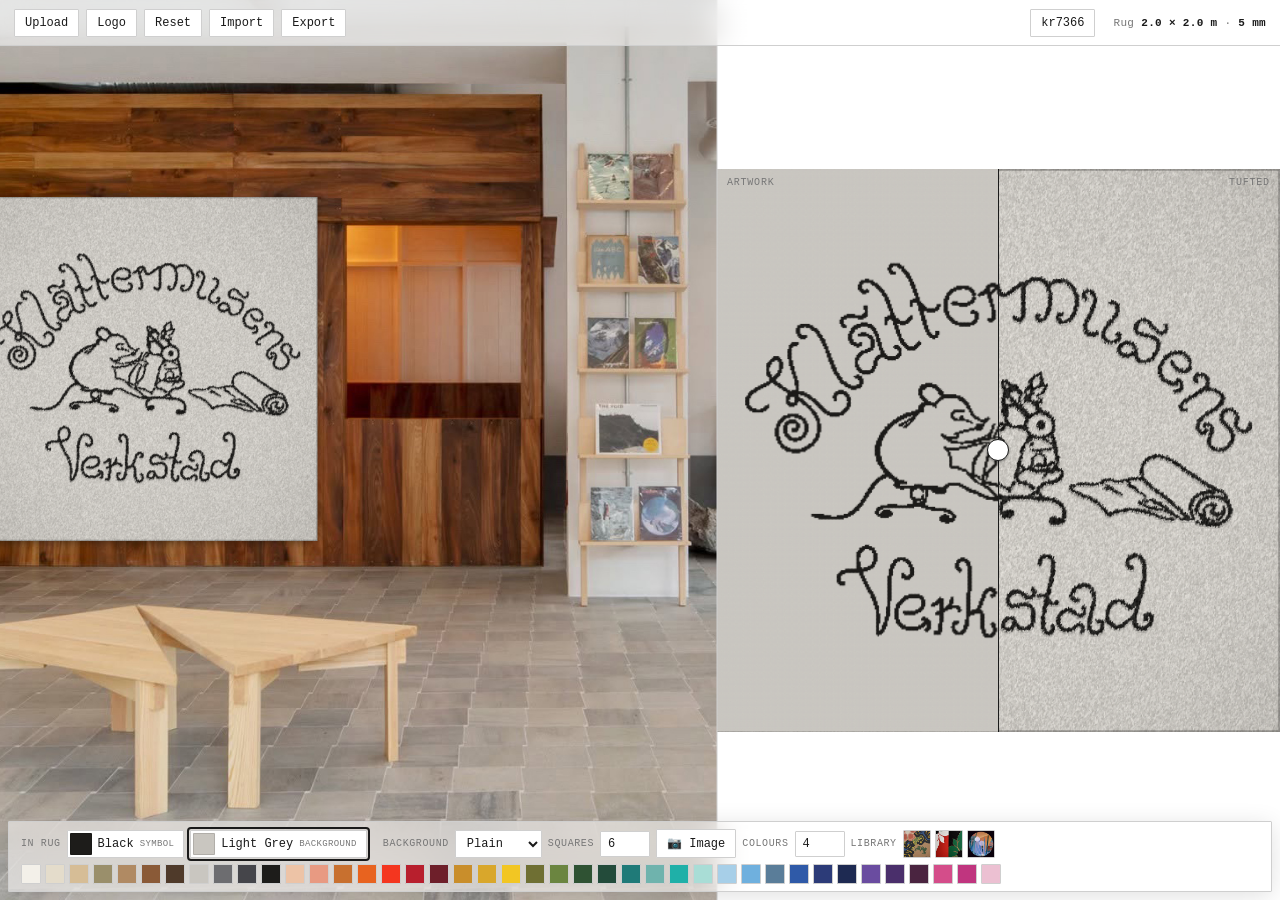
==== index.html @ 5673ef15 "Add a bundled pattern library for backgrounds Bundle the shared MJ images under patterns/ and show t" ====
<!DOCTYPE html>
<html lang="en">
<head>
<meta charset="UTF-8">
<meta name="viewport" content="width=device-width, initial-scale=1.0">
<title>Klättermusens Verkstad — tufted rug preview</title>
<link rel="stylesheet" href="styles.css">
</head>
<body>
<header>
  <div class="hbar">
    <button id="importBtn">Upload</button>
    <button id="importLogo">Logo</button>
    <button id="clearAll" title="Clear saved design and reset to the logo">Reset</button>
    <input type="file" id="imgInput" accept="image/*" hidden>
    <details class="menu"><summary>Import</summary>
      <div class="menu-pop">
        <label>Detail
          <select id="importRes">
            <option value="100">100 × 100</option>
            <option value="200">200 × 200</option>
            <option value="300">300 × 300</option>
            <option value="400" selected>400 × 400 · 5mm</option>
            <option value="500">500 × 500 · 4mm</option>
          </select>
        </label>
        <label>Max colours <input type="number" id="importColors" value="2" min="1" max="40"></label>
        <label class="inline"><input type="checkbox" id="importInvert" checked> Line art</label>
        <div class="note">Maps artwork onto the 2×2m grid in the nearest yarns. Keep colours low (2–4) for line art.</div>
      </div>
    </details>
    <details class="menu"><summary>Export</summary>
      <div class="menu-pop">
        <button id="exportTufted">Tufted PNG</button>
        <button id="exportDesign">Flat PNG</button>
        <button id="saveJson">Save .json</button>
        <button id="loadJson">Load project</button>
        <input type="file" id="fileInput" accept="application/json" hidden>
      </div>
    </details>
  </div>
  <div class="spacer"></div>
  <details class="menu" id="bomMenu">
    <summary id="bomSummary">BOM</summary>
    <div class="menu-pop">
      <select id="supplier">
        <option value="hitex" selected>Hitex · SE</option>
        <option value="te">Tufting Europe</option>
        <option value="tuftingshop">Tufting Shop · SE</option>
      </select>
      <div id="bom"></div>
    </div>
  </details>
  <div class="dims">Rug <strong id="dimLabel">2.0 × 2.0 m</strong> · <strong id="cellLabel">5 mm</strong></div>
</header>

<!-- ===================== WORKSPACE ===================== -->
<main id="workspace">
  <div id="views">
    <div class="view" id="paneRoom">
      <div class="studio-wrap" id="studioWrap">
        <img class="bg" id="studioBg" src="room.jpg" alt="Gallery">
        <div id="studioWarp"><canvas id="studioCanvas" width="500" height="500"></canvas></div>
        <div class="handle" data-corner="0"></div>
        <div class="handle" data-corner="1"></div>
        <div class="handle" data-corner="2"></div>
        <div class="handle" data-corner="3"></div>
      </div>
    </div>

    <div id="transformPop">
      <span class="lbl">X</span><input type="number" id="trX" min="-20" max="120" step="1">
      <span class="lbl">Y</span><input type="number" id="trY" min="-20" max="120" step="1">
      <span class="lbl">Scale</span><input type="range" id="trScale" min="20" max="260" value="100"><span id="trScaleV" class="lbl">100%</span>
      <button id="resetCorners">Reset</button>
    </div>

    <div class="view-splitter" id="splitter"></div>

    <div class="view" id="paneCompare">
      <div class="compare" id="compare">
        <canvas id="previewCanvas" width="640" height="640"></canvas>
        <canvas id="designCanvas" width="560" height="560"></canvas>
        <div class="curtain" id="curtain"><div class="curtain-line"></div><div class="curtain-grip"></div></div>
        <span class="clabel left">Artwork</span>
        <span class="clabel right">Tufted</span>
      </div>
    </div>
  </div>

  <!-- bottom dock: colours + background -->
  <div id="dock">
    <div class="dock-row" id="rugColors"></div>
    <div class="dock-row" id="patternRow">
      <span class="lbl">Background</span>
      <select id="patType">
        <option value="plain" selected>Plain</option>
        <option value="checker">Checker</option>
        <option value="image">Image</option>
      </select>
      <span class="lbl">Squares</span><input type="number" id="patSize" value="6" min="2" max="6">
      <button id="bgPatBtn" title="Use your own image as a multi-colour background">📷 Image</button>
      <span class="lbl">colours</span><input type="number" id="bgColorsN" value="4" min="2" max="8">
      <input type="file" id="bgPatInput" accept="image/*" hidden>
      <span class="lbl">Library</span><span id="patLib" class="patlib"></span>
    </div>
    <div class="dock-row tray" id="paletteTray"></div>
  </div>
</main>

<script src="app.js" defer></script>
</body>
</html>
---- styles.css ----
:root {
    --rug-m: 2.0;
    --bg: #ffffff;
    --panel: #ffffff;
    --fg: #1a1a1a;
    --muted: #777777;
    --border: #cfcfcf;
    --hover: #f1f1f1;
    --accent: #b4502e;
    --compare-bg: #f5f5f5;
    /* glass + shadow tokens */
    --glass-bg: rgba(255,255,255,.5);
    --glass-bg-soft: rgba(255,255,255,.72);
    --glass-blur: 16px;
    --shadow-panel: 0 4px 24px rgba(0,0,0,.12);
    --shadow-menu: 0 8px 26px rgba(0,0,0,.16);
    --shadow-pop: 0 4px 18px rgba(0,0,0,.16);
    --shadow-ctrl: 0 1px 3px rgba(0,0,0,.4);
    --inset-hair: inset 0 0 0 1px rgba(0,0,0,.12);
    --inset-faint: inset 0 0 0 1px rgba(0,0,0,.08);
    --radius: 1px;
    --ctrl: 30px;
    --mono: ui-monospace, "SF Mono", SFMono-Regular, Menlo, Consolas, "Liberation Mono", monospace;
    --font: var(--mono);
  }
  * { box-sizing: border-box; }
  html, body { margin: 0; height: 100%; }
  body { font-family: var(--font); color: var(--fg); background: var(--bg); font-size: 13px; display: flex; flex-direction: column; height: 100vh; overflow: hidden; -webkit-font-smoothing: antialiased; }

  /* header — floats translucently over the imagery */
  header { position: absolute; top: 0; left: 0; right: 0; z-index: 20; display: flex; align-items: center; gap: 18px; padding: 0 14px; height: 46px;
    border-bottom: 1px solid var(--border); background: var(--glass-bg); backdrop-filter: blur(var(--glass-blur)); -webkit-backdrop-filter: blur(var(--glass-blur)); }
  .tabs { display: inline-flex; gap: 16px; }
  .tabs button { background: none; border: 0; border-bottom: 2px solid transparent; padding: 3px 1px; color: var(--muted); font: inherit; cursor: pointer; }
  .tabs button.active { color: var(--fg); border-bottom-color: var(--fg); }
  .spacer { flex: 1; }
  .dims { font-family: var(--mono); font-size: 11px; color: var(--muted); letter-spacing: .03em; }
  .dims strong { color: var(--fg); font-weight: 600; }

  /* minimal controls */
  button, .menu > summary {
    font: inherit; font-size: 12px; padding: 6px 10px; border: 1px solid var(--border);
    background: var(--panel); color: var(--fg); border-radius: var(--radius); cursor: pointer;
    display: inline-flex; align-items: center; justify-content: center; gap: 6px; list-style: none;
  }
  button:hover, .menu > summary:hover { border-color: var(--fg); }
  button.primary { background: var(--fg); color: var(--panel); border-color: var(--fg); }
  button.on { background: var(--fg); color: var(--panel); border-color: var(--fg); }
  button:disabled { opacity: .3; cursor: default; border-color: var(--border); }
  select, input[type="number"], input[type="text"] { font: inherit; font-size: 12px; padding: 5px 7px; border: 1px solid var(--border); border-radius: var(--radius); background: var(--panel); color: var(--fg); }
  input[type="range"] { accent-color: var(--fg); vertical-align: middle; }
  .note { font-size: 11px; color: var(--muted); line-height: 1.5; }
  .hbar { display: flex; align-items: center; gap: 7px; }

  .menu { position: relative; }
  .menu > summary::-webkit-details-marker { display: none; }
  .menu[open] > summary { border-color: var(--fg); }
  .menu .menu-pop { position: absolute; right: 0; top: calc(100% + 6px); width: 210px; background: var(--glass-bg-soft); backdrop-filter: blur(var(--glass-blur)); -webkit-backdrop-filter: blur(var(--glass-blur)); border: 1px solid var(--border); border-radius: var(--radius); box-shadow: 0 8px 26px rgba(0,0,0,.14); padding: 11px; z-index: 60; display: flex; flex-direction: column; gap: 10px; }
  .menu .menu-pop label { display: flex; flex-direction: column; gap: 4px; font-size: 11px; color: var(--muted); }
  .menu .menu-pop .inline { flex-direction: row; align-items: center; gap: 7px; }

  /* workspace fills the viewport below the header; dock floats over it */
  #workspace { flex: 1; min-height: 0; position: relative; display: flex; flex-direction: column; }

  /* two-view workspace */
  #views { flex: 1; min-height: 0; display: grid; grid-template-columns: var(--split, 56%) 1fr; position: relative; background: var(--bg); }
  .view { position: relative; overflow: hidden; display: flex; align-items: center; justify-content: center; padding: 0; }
  .view + .view { border-left: 1px solid var(--border); }

  /* transform popover — appears only while dragging the rug */
  #transformPop { position: absolute; top: 54px; left: 14px; z-index: 11; display: none; gap: 8px; align-items: center;
    padding: 7px 10px; background: rgba(255,255,255,.9); backdrop-filter: blur(var(--glass-blur)); -webkit-backdrop-filter: blur(var(--glass-blur));
    border: 1px solid var(--border); border-radius: var(--radius); box-shadow: var(--shadow-pop); }
  #transformPop.show { display: flex; }
  #transformPop input[type="number"] { width: 46px; }
  #transformPop input[type="range"] { width: 90px; }
  #transformPop .lbl { font: 10px var(--mono); text-transform: uppercase; letter-spacing: .06em; color: var(--muted); }
  .view-splitter { position: absolute; top: 0; bottom: 0; left: var(--split, 56%); width: 14px; transform: translateX(-50%); cursor: col-resize; z-index: 8; touch-action: none; }
  .view-splitter::before { content: ''; position: absolute; top: 0; bottom: 0; left: 50%; width: 1px; background: var(--border); transform: translateX(-50%); }
  .view-splitter:hover::before, .view-splitter.drag::before { background: var(--fg); width: 2px; }

  .studio-wrap { position: absolute; top: 50%; left: 50%; transform: translate(-50%, -50%); overflow: hidden; }
  .studio-wrap img.bg { width: 100%; height: 100%; display: block; }
  #studioWarp { position: absolute; inset: 0; pointer-events: none; }
  #studioWarp canvas { position: absolute; top: 0; left: 0; transform-origin: 0 0; pointer-events: auto; cursor: move; }
  .handle { position: absolute; width: 16px; height: 16px; margin: -8px 0 0 -8px; border-radius: 50%; background: var(--panel); border: 1.5px solid var(--fg); box-shadow: var(--shadow-ctrl); cursor: grab; touch-action: none; z-index: 5; opacity: 0; transition: opacity .12s; }
  .studio-wrap:hover .handle, .studio-wrap.dragging .handle { opacity: 1; }
  .handle:active { cursor: grabbing; }
  canvas { display: block; touch-action: none; }

  /* curtain compare */
  .compare { position: relative; overflow: hidden; background: var(--compare-bg); --cx: 50%; cursor: ew-resize; touch-action: none; }
  .compare canvas { position: absolute; inset: 0; width: 100%; height: 100%; pointer-events: none; }
  #designCanvas { clip-path: inset(0 calc(100% - var(--cx)) 0 0); }
  .curtain { position: absolute; top: 0; bottom: 0; left: var(--cx); width: 0; pointer-events: none; z-index: 4; }
  .curtain-line { position: absolute; top: 0; bottom: 0; left: -0.5px; width: 1px; background: var(--fg); }
  .curtain-grip { position: absolute; top: 50%; left: -11px; width: 22px; height: 22px; transform: translateY(-50%); border-radius: 50%; background: var(--panel); border: 1.5px solid var(--fg); box-shadow: var(--shadow-ctrl); }
  .clabel { position: absolute; top: 8px; font: 10px var(--mono); text-transform: uppercase; letter-spacing: .08em; color: var(--muted); pointer-events: none; }
  .clabel.left { left: 10px; } .clabel.right { right: 10px; }

  /* floating translucent bottom dock — colours + background (full width) */
  #dock { position: absolute; left: 8px; right: 8px; bottom: 8px; z-index: 10;
    display: flex; flex-direction: row; flex-wrap: wrap; align-items: center; gap: 6px 16px; padding: 7px 12px; max-height: 38vh; overflow: auto;
    background: var(--glass-bg); backdrop-filter: blur(var(--glass-blur)); -webkit-backdrop-filter: blur(var(--glass-blur));
    border: 1px solid var(--border); border-radius: var(--radius); box-shadow: var(--shadow-panel); }
  .dock-row { display: flex; gap: 6px; align-items: center; flex-wrap: wrap; }
  #paletteTray { flex: 1 1 100%; }      /* palette gets its own line; chips + pattern share the line above */
  /* BOM lives in the header menu */
  #bomMenu .menu-pop { width: 320px; max-height: 70vh; overflow: auto; }
  #bomMenu .menu-pop > select { width: 100%; }
  .dock-row.tray { gap: 4px; }
  .dock-row .lbl { font: 10px var(--mono); text-transform: uppercase; letter-spacing: .06em; color: var(--muted); }
  .dock-row .sep { width: 1px; height: 20px; background: var(--border); margin: 0 5px; }
  .dock-row input[type="number"] { width: 50px; }
  .dock-row input[type="range"] { width: 120px; }
  .rc-sw { width: 28px; height: 28px; border: 1px solid var(--border); border-radius: var(--radius); cursor: pointer; padding: 0; box-shadow: var(--inset-faint); }
  .rc-sw:hover { border-color: var(--fg); }
  .rc-sw.active { outline: 2px solid var(--fg); outline-offset: 1px; }
  .tray-sw { width: 20px; height: 20px; border: 1px solid var(--border); border-radius: var(--radius); cursor: pointer; padding: 0; }
  .tray-sw:hover { border-color: var(--fg); }
  .tray-sw.active { outline: 2px solid var(--fg); outline-offset: 1px; }
  .patlib { display: inline-flex; gap: 4px; }
  .pat-thumb { width: 28px; height: 28px; padding: 0; border: 1px solid var(--border); border-radius: var(--radius); background-size: cover; background-position: center; cursor: pointer; }
  .pat-thumb:hover { border-color: var(--fg); }
  .rc-tool { width: 28px; height: 28px; padding: 0; font-size: 13px; }
  .rc-tool.on { background: var(--fg); color: var(--panel); border-color: var(--fg); }
  /* sold-out yarns: dimmed with a diagonal hatch overlay */
  .rc-sw, .tray-sw { position: relative; }
  .rc-sw.oos, .tray-sw.oos { opacity: .8; }
  .rc-sw.oos::after, .tray-sw.oos::after { content: ''; position: absolute; inset: 0; border-radius: inherit; pointer-events: none; background: repeating-linear-gradient(45deg, rgba(255,255,255,.85) 0 1.5px, transparent 1.5px 5px); }
  /* grounding shadow so the rug sits in the room */
  #studioWarp canvas { filter: drop-shadow(0 6px 11px rgba(0,0,0,.4)); }

  /* in-rug colour chips (swatch + name) */
  .rc-chip { display: inline-flex; align-items: center; gap: 6px; cursor: pointer; padding: 2px 9px 2px 2px; border: 1px solid var(--border); border-radius: var(--radius); background: var(--panel); }
  .rc-chip:hover { border-color: var(--fg); }
  .rc-chip.active { outline: 2px solid var(--fg); outline-offset: 1px; }
  .rc-chip .sw { width: 22px; height: 22px; border-radius: var(--radius); box-shadow: var(--inset-hair); position: relative; }
  .rc-chip .sw.oos::after { content: ''; position: absolute; inset: 0; border-radius: inherit; background: repeating-linear-gradient(45deg, rgba(255,255,255,.85) 0 1.5px, transparent 1.5px 5px); }
  .rc-chip .nm { font-size: 12px; color: var(--fg); }
  .rc-chip .role { font: 9px var(--mono); color: var(--muted); text-transform: uppercase; letter-spacing: .04em; }

  /* BOM (bill of materials) in the dock */
  #bom { width: 100%; }
  .est-table { width: 100%; max-width: 600px; border-collapse: collapse; font-size: 12px; }
  .est-table td { padding: 4px 10px 4px 0; border-bottom: 1px solid var(--hover); }
  .est-table td.c { width: 16px; padding-right: 0; }
  .est-table td .dot { width: 15px; height: 15px; border-radius: 3px; display: inline-block; box-shadow: var(--inset-hair); }
  .est-table td.n { text-align: right; font-variant-numeric: tabular-nums; color: var(--muted); }
  .est-table a { color: var(--fg); text-decoration: none; border-bottom: 1px solid var(--border); }
  .est-table a:hover { border-color: var(--fg); }
  .oos { color: var(--accent); font-size: 10px; font-family: var(--mono); text-transform: uppercase; letter-spacing: .04em; }
  .est-total { font-size: 12px; margin-top: 8px; color: var(--muted); }
  .est-total strong { color: var(--fg); }
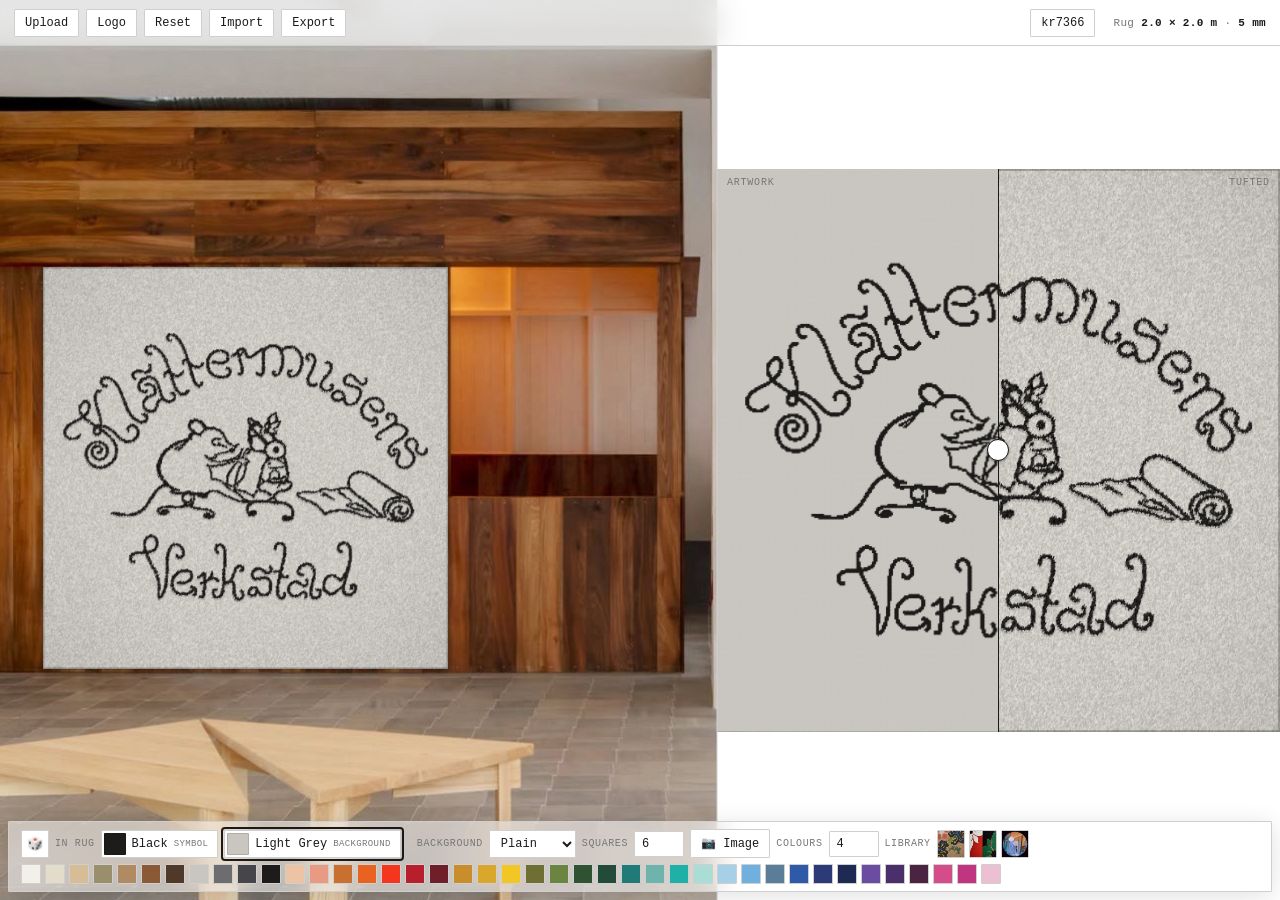
==== commit 5a3ebd34: "Colour randomiser (contrasting symbol), remove corner handles, new default - 🎲 Randomise button (fir" ====
--- a/index.html
+++ b/index.html
@@ -61,10 +61,6 @@
       <div class="studio-wrap" id="studioWrap">
         <img class="bg" id="studioBg" src="room.jpg" alt="Gallery">
         <div id="studioWarp"><canvas id="studioCanvas" width="500" height="500"></canvas></div>
-        <div class="handle" data-corner="0"></div>
-        <div class="handle" data-corner="1"></div>
-        <div class="handle" data-corner="2"></div>
-        <div class="handle" data-corner="3"></div>
       </div>
     </div>
 
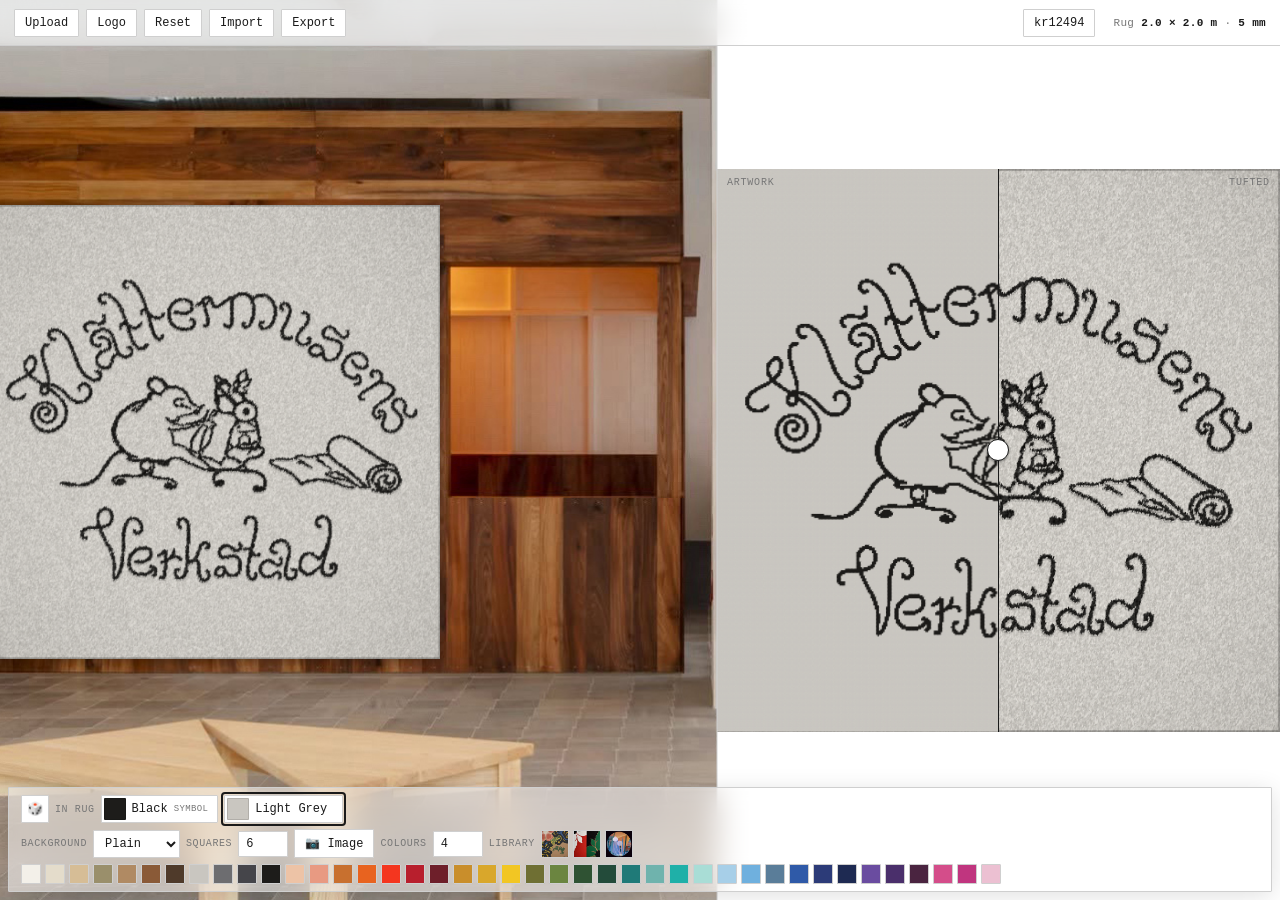
==== commit 99c9c353: "BOM: 14mm cut-pile drives yarn weight; source cloth/backing/AK-V gun from Tufting Europe - Pile heig" ====
--- a/index.html
+++ b/index.html
@@ -48,6 +48,7 @@
         <option value="te">Tufting Europe</option>
         <option value="tuftingshop">Tufting Shop · SE</option>
       </select>
+      <label class="pile-row">Pile height <input type="number" id="pileMM" value="14" min="4" max="40"> mm <span class="note">cut pile</span></label>
       <div id="bom"></div>
     </div>
   </details>
--- a/styles.css
+++ b/styles.css
@@ -104,10 +104,13 @@
     background: var(--glass-bg); backdrop-filter: blur(var(--glass-blur)); -webkit-backdrop-filter: blur(var(--glass-blur));
     border: 1px solid var(--border); border-radius: var(--radius); box-shadow: var(--shadow-panel); }
   .dock-row { display: flex; gap: 6px; align-items: center; flex-wrap: wrap; }
-  #paletteTray { flex: 1 1 100%; }      /* palette gets its own line; chips + pattern share the line above */
+  #rugColors, #paletteTray { flex: 1 1 100%; }   /* each on its own line: dice+colours, then settings, then palette */
   /* BOM lives in the header menu */
   #bomMenu .menu-pop { width: 320px; max-height: 70vh; overflow: auto; }
   #bomMenu .menu-pop > select { width: 100%; }
+  .pile-row { display: flex; align-items: center; gap: 6px; font: 11px var(--mono); color: var(--muted); text-transform: uppercase; letter-spacing: .04em; margin: 8px 0 2px; }
+  .pile-row input { width: 52px; }
+  .pile-row .note { text-transform: none; letter-spacing: 0; }
   .dock-row.tray { gap: 4px; }
   .dock-row .lbl { font: 10px var(--mono); text-transform: uppercase; letter-spacing: .06em; color: var(--muted); }
   .dock-row .sep { width: 1px; height: 20px; background: var(--border); margin: 0 5px; }
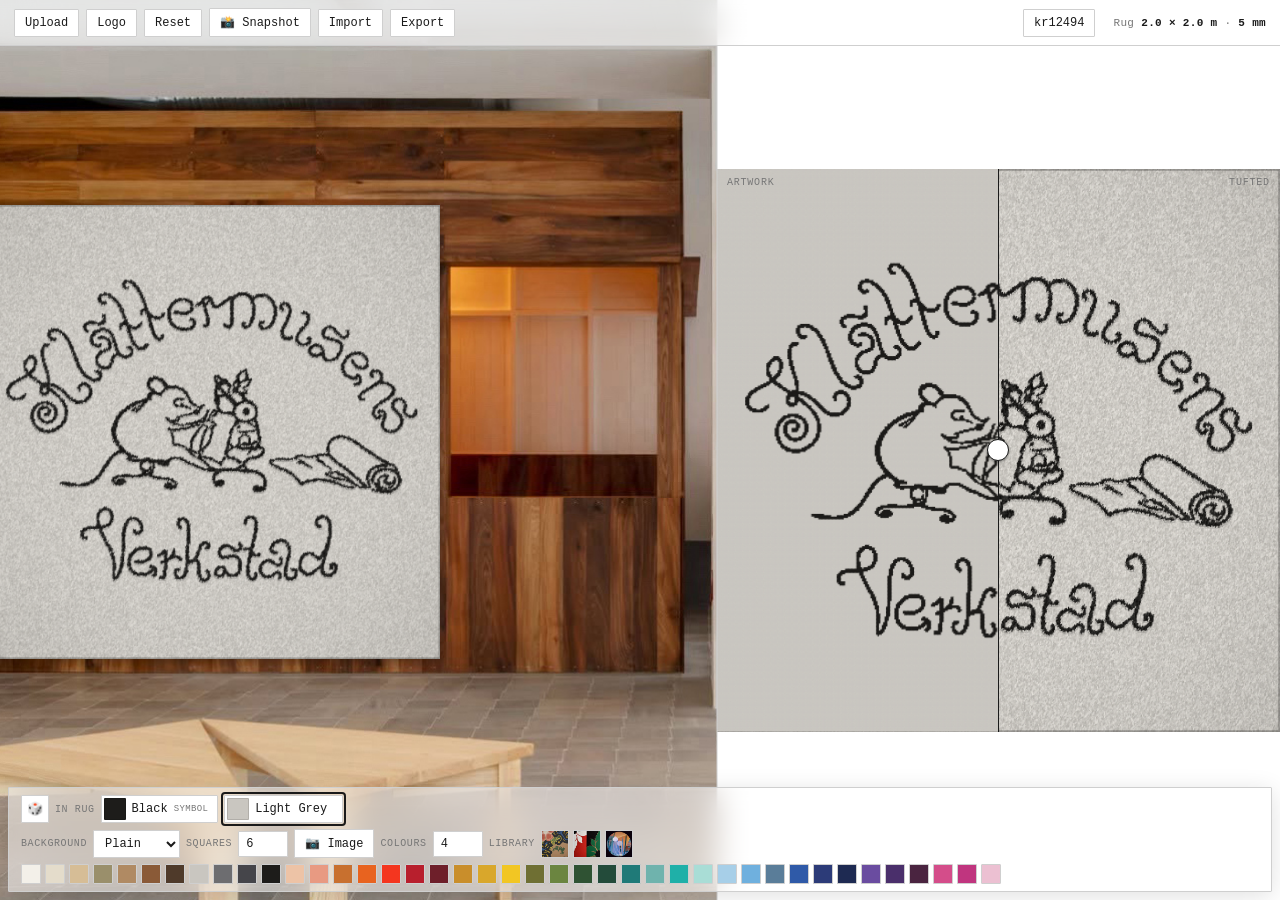
==== commit e6a37cb5: "Add Snapshot: download room view with perspective rug + colour legend Composites the room photo (cov" ====
--- a/index.html
+++ b/index.html
@@ -12,6 +12,7 @@
     <button id="importBtn">Upload</button>
     <button id="importLogo">Logo</button>
     <button id="clearAll" title="Clear saved design and reset to the logo">Reset</button>
+    <button id="snapBtn" title="Download the room view with the rug and colour legend">📸 Snapshot</button>
     <input type="file" id="imgInput" accept="image/*" hidden>
     <details class="menu"><summary>Import</summary>
       <div class="menu-pop">
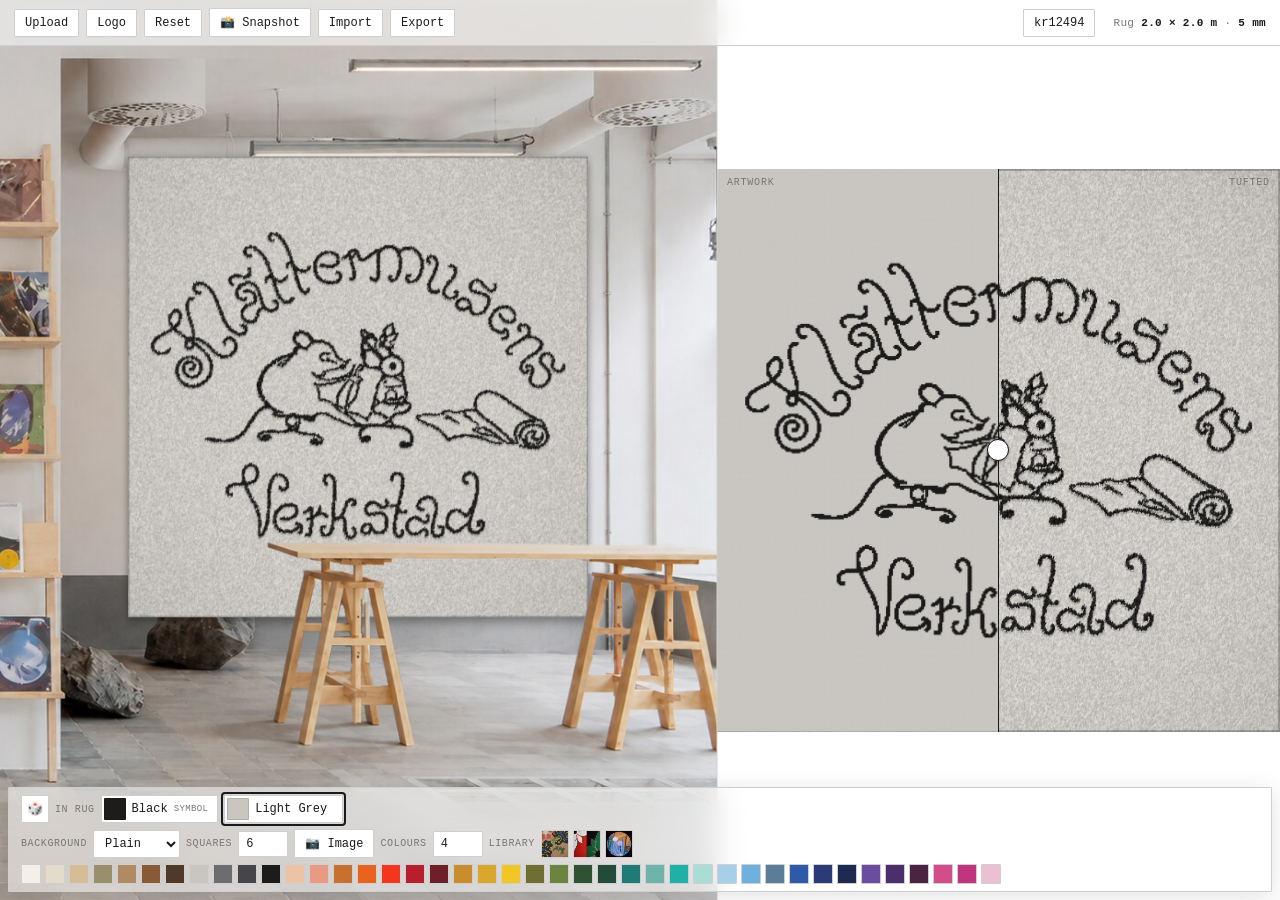
==== commit b0717a4b: "Layered room: clean studio backdrop + rug on wall + table cut-out in front - room.jpg = studio plate" ====
--- a/index.html
+++ b/index.html
@@ -63,6 +63,7 @@
       <div class="studio-wrap" id="studioWrap">
         <img class="bg" id="studioBg" src="room.jpg" alt="Gallery">
         <div id="studioWarp"><canvas id="studioCanvas" width="500" height="500"></canvas></div>
+        <img class="fg" id="studioFg" src="room-fg.png" alt="">  <!-- table cut-out, sits in front of the rug -->
       </div>
     </div>
 
--- a/styles.css
+++ b/styles.css
@@ -81,7 +81,8 @@
 
   .studio-wrap { position: absolute; top: 50%; left: 50%; transform: translate(-50%, -50%); overflow: hidden; }
   .studio-wrap img.bg { width: 100%; height: 100%; display: block; }
-  #studioWarp { position: absolute; inset: 0; pointer-events: none; }
+  .studio-wrap img.fg { position: absolute; inset: 0; width: 100%; height: 100%; pointer-events: none; z-index: 2; }  /* table in front of the rug */
+  #studioWarp { position: absolute; inset: 0; pointer-events: none; z-index: 1; }
   #studioWarp canvas { position: absolute; top: 0; left: 0; transform-origin: 0 0; pointer-events: auto; cursor: move; }
   .handle { position: absolute; width: 16px; height: 16px; margin: -8px 0 0 -8px; border-radius: 50%; background: var(--panel); border: 1.5px solid var(--fg); box-shadow: var(--shadow-ctrl); cursor: grab; touch-action: none; z-index: 5; opacity: 0; transition: opacity .12s; }
   .studio-wrap:hover .handle, .studio-wrap.dragging .handle { opacity: 1; }
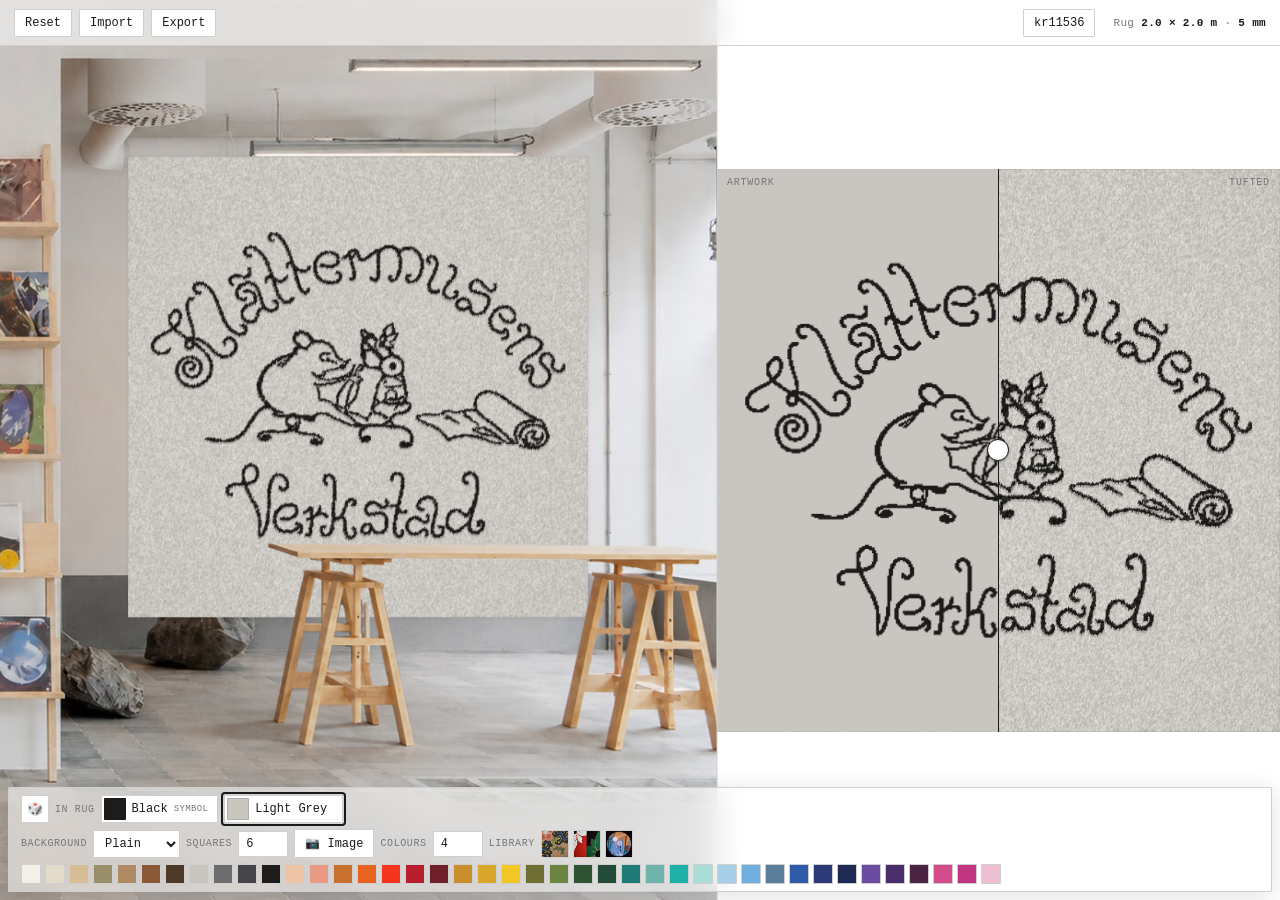
==== commit dee313bb: "Toolbar: reorganize Import (in) / Export (out) by direction" ====
--- a/index.html
+++ b/index.html
@@ -9,13 +9,12 @@
 <body>
 <header>
   <div class="hbar">
-    <button id="importBtn">Upload</button>
-    <button id="importLogo">Logo</button>
     <button id="clearAll" title="Clear saved design and reset to the logo">Reset</button>
-    <button id="snapBtn" title="Download the room view with the rug and colour legend">📸 Snapshot</button>
-    <input type="file" id="imgInput" accept="image/*" hidden>
     <details class="menu"><summary>Import</summary>
       <div class="menu-pop">
+        <button id="importBtn">Upload image</button>
+        <button id="importLogo">Logo</button>
+        <input type="file" id="imgInput" accept="image/*" hidden>
         <label>Detail
           <select id="importRes">
             <option value="100">100 × 100</option>
@@ -28,15 +27,16 @@
         <label>Max colours <input type="number" id="importColors" value="2" min="1" max="40"></label>
         <label class="inline"><input type="checkbox" id="importInvert" checked> Line art</label>
         <div class="note">Maps artwork onto the 2×2m grid in the nearest yarns. Keep colours low (2–4) for line art.</div>
+        <button id="loadJson">Load project…</button>
+        <input type="file" id="fileInput" accept="application/json" hidden>
       </div>
     </details>
     <details class="menu"><summary>Export</summary>
       <div class="menu-pop">
+        <button id="snapBtn" title="Download the room view with the rug and colour legend">Room snapshot</button>
         <button id="exportTufted">Tufted PNG</button>
         <button id="exportDesign">Flat PNG</button>
-        <button id="saveJson">Save .json</button>
-        <button id="loadJson">Load project</button>
-        <input type="file" id="fileInput" accept="application/json" hidden>
+        <button id="saveJson">Save project (.json)</button>
       </div>
     </details>
   </div>
--- a/styles.css
+++ b/styles.css
@@ -106,12 +106,12 @@
     border: 1px solid var(--border); border-radius: var(--radius); box-shadow: var(--shadow-panel); }
   .dock-row { display: flex; gap: 6px; align-items: center; flex-wrap: wrap; }
   #rugColors, #paletteTray { flex: 1 1 100%; }   /* each on its own line: dice+colours, then settings, then palette */
-  /* BOM lives in the header menu */
-  #bomMenu .menu-pop { width: 320px; max-height: 70vh; overflow: auto; }
+  /* BOM lives in the header menu — near-opaque so it stays readable over the rug */
+  #bomMenu .menu-pop { width: 430px; max-height: 78vh; overflow: auto; background: rgba(255,255,255,.97); gap: 8px; }
   #bomMenu .menu-pop > select { width: 100%; }
-  .pile-row { display: flex; align-items: center; gap: 6px; font: 11px var(--mono); color: var(--muted); text-transform: uppercase; letter-spacing: .04em; margin: 8px 0 2px; }
+  #bomMenu .menu-pop label.pile-row { flex-direction: row; align-items: center; gap: 6px; font: 11px var(--mono); color: var(--muted); text-transform: uppercase; letter-spacing: .04em; margin: 2px 0; }
   .pile-row input { width: 52px; }
-  .pile-row .note { text-transform: none; letter-spacing: 0; }
+  .pile-row .note { text-transform: none; letter-spacing: 0; margin-left: auto; }
   .dock-row.tray { gap: 4px; }
   .dock-row .lbl { font: 10px var(--mono); text-transform: uppercase; letter-spacing: .06em; color: var(--muted); }
   .dock-row .sep { width: 1px; height: 20px; background: var(--border); margin: 0 5px; }
@@ -133,7 +133,7 @@
   .rc-sw.oos, .tray-sw.oos { opacity: .8; }
   .rc-sw.oos::after, .tray-sw.oos::after { content: ''; position: absolute; inset: 0; border-radius: inherit; pointer-events: none; background: repeating-linear-gradient(45deg, rgba(255,255,255,.85) 0 1.5px, transparent 1.5px 5px); }
   /* grounding shadow so the rug sits in the room */
-  #studioWarp canvas { filter: drop-shadow(0 6px 11px rgba(0,0,0,.4)); }
+  #studioWarp canvas { filter: drop-shadow(0 1px 4px rgba(0,0,0,.08)); }
 
   /* in-rug colour chips (swatch + name) */
   .rc-chip { display: inline-flex; align-items: center; gap: 6px; cursor: pointer; padding: 2px 9px 2px 2px; border: 1px solid var(--border); border-radius: var(--radius); background: var(--panel); }
@@ -147,12 +147,17 @@
   /* BOM (bill of materials) in the dock */
   #bom { width: 100%; }
   .est-table { width: 100%; max-width: 600px; border-collapse: collapse; font-size: 12px; }
-  .est-table td { padding: 4px 10px 4px 0; border-bottom: 1px solid var(--hover); }
+  .est-table td { padding: 5px 8px 5px 0; border-bottom: 1px solid var(--hover); white-space: nowrap; }
   .est-table td.c { width: 16px; padding-right: 0; }
   .est-table td .dot { width: 15px; height: 15px; border-radius: 3px; display: inline-block; box-shadow: var(--inset-hair); }
-  .est-table td.n { text-align: right; font-variant-numeric: tabular-nums; color: var(--muted); }
+  .est-table td.qty { text-align: right; font-variant-numeric: tabular-nums; color: var(--muted); padding-right: 10px; }
+  .est-table td.n { text-align: right; font-variant-numeric: tabular-nums; color: var(--muted); width: 1%; }
   .est-table a { color: var(--fg); text-decoration: none; border-bottom: 1px solid var(--border); }
   .est-table a:hover { border-color: var(--fg); }
+  .ycode { font-family: var(--mono); font-size: 10px; color: var(--muted); letter-spacing: .02em; margin-left: 6px; }
+  .ycode.approx { color: var(--accent); cursor: help; }
+  .ycode.src { color: var(--accent); border-bottom: 1px solid var(--border); margin-left: 4px; }
+  .ycode.src:hover { border-color: var(--accent); }
   .oos { color: var(--accent); font-size: 10px; font-family: var(--mono); text-transform: uppercase; letter-spacing: .04em; }
   .est-total { font-size: 12px; margin-top: 8px; color: var(--muted); }
   .est-total strong { color: var(--fg); }
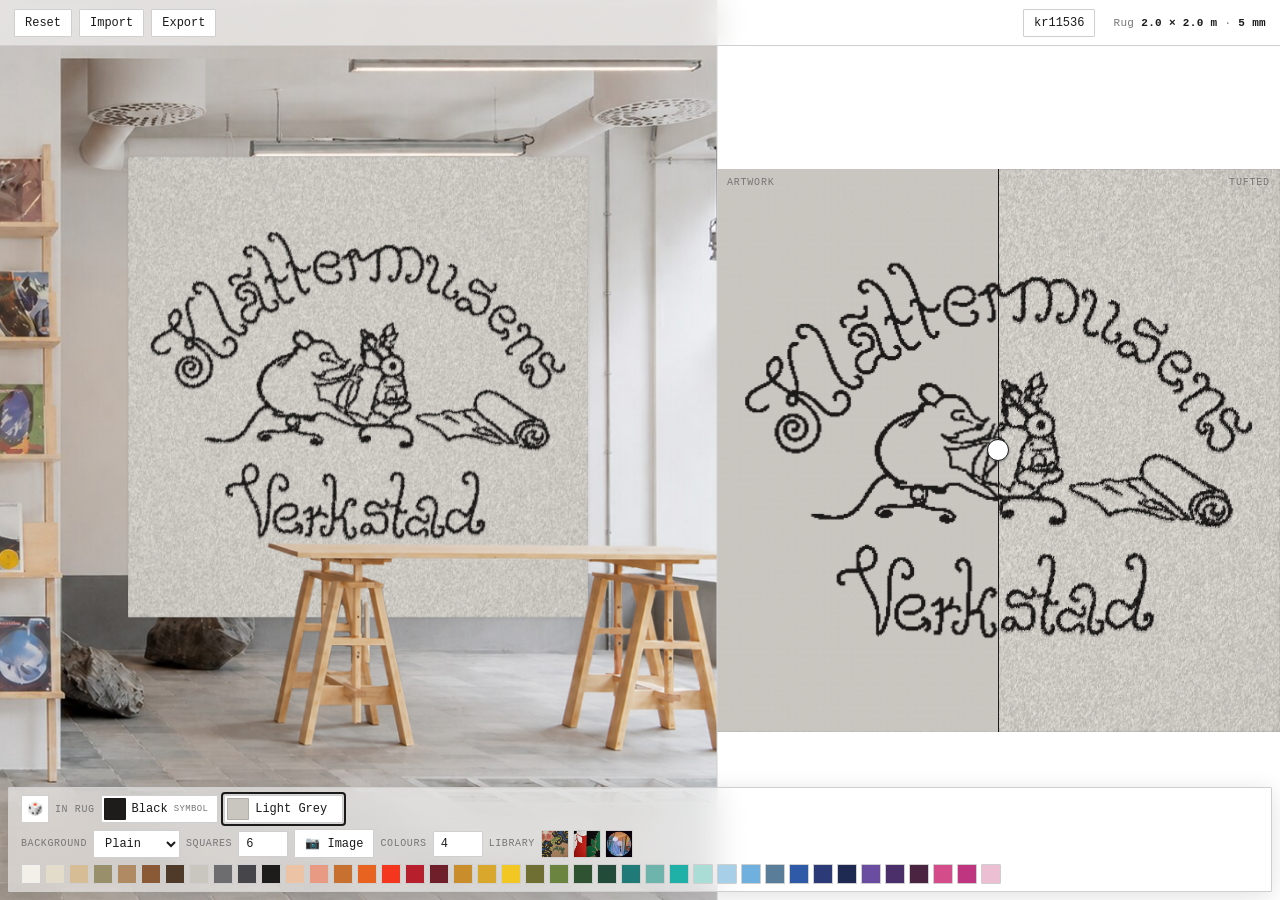
==== commit d7740ca9: "Remove dead scratch files, unused CSS, dead .handle loop and ids; wire --shadow-menu" ====
--- a/index.html
+++ b/index.html
@@ -80,7 +80,7 @@
       <div class="compare" id="compare">
         <canvas id="previewCanvas" width="640" height="640"></canvas>
         <canvas id="designCanvas" width="560" height="560"></canvas>
-        <div class="curtain" id="curtain"><div class="curtain-line"></div><div class="curtain-grip"></div></div>
+        <div class="curtain"><div class="curtain-line"></div><div class="curtain-grip"></div></div>
         <span class="clabel left">Artwork</span>
         <span class="clabel right">Tufted</span>
       </div>
@@ -90,7 +90,7 @@
   <!-- bottom dock: colours + background -->
   <div id="dock">
     <div class="dock-row" id="rugColors"></div>
-    <div class="dock-row" id="patternRow">
+    <div class="dock-row">
       <span class="lbl">Background</span>
       <select id="patType">
         <option value="plain" selected>Plain</option>
--- a/styles.css
+++ b/styles.css
@@ -30,9 +30,6 @@
   /* header — floats translucently over the imagery */
   header { position: absolute; top: 0; left: 0; right: 0; z-index: 20; display: flex; align-items: center; gap: 18px; padding: 0 14px; height: 46px;
     border-bottom: 1px solid var(--border); background: var(--glass-bg); backdrop-filter: blur(var(--glass-blur)); -webkit-backdrop-filter: blur(var(--glass-blur)); }
-  .tabs { display: inline-flex; gap: 16px; }
-  .tabs button { background: none; border: 0; border-bottom: 2px solid transparent; padding: 3px 1px; color: var(--muted); font: inherit; cursor: pointer; }
-  .tabs button.active { color: var(--fg); border-bottom-color: var(--fg); }
   .spacer { flex: 1; }
   .dims { font-family: var(--mono); font-size: 11px; color: var(--muted); letter-spacing: .03em; }
   .dims strong { color: var(--fg); font-weight: 600; }
@@ -44,7 +41,6 @@
     display: inline-flex; align-items: center; justify-content: center; gap: 6px; list-style: none;
   }
   button:hover, .menu > summary:hover { border-color: var(--fg); }
-  button.primary { background: var(--fg); color: var(--panel); border-color: var(--fg); }
   button.on { background: var(--fg); color: var(--panel); border-color: var(--fg); }
   button:disabled { opacity: .3; cursor: default; border-color: var(--border); }
   select, input[type="number"], input[type="text"] { font: inherit; font-size: 12px; padding: 5px 7px; border: 1px solid var(--border); border-radius: var(--radius); background: var(--panel); color: var(--fg); }
@@ -55,7 +51,7 @@
   .menu { position: relative; }
   .menu > summary::-webkit-details-marker { display: none; }
   .menu[open] > summary { border-color: var(--fg); }
-  .menu .menu-pop { position: absolute; right: 0; top: calc(100% + 6px); width: 210px; background: var(--glass-bg-soft); backdrop-filter: blur(var(--glass-blur)); -webkit-backdrop-filter: blur(var(--glass-blur)); border: 1px solid var(--border); border-radius: var(--radius); box-shadow: 0 8px 26px rgba(0,0,0,.14); padding: 11px; z-index: 60; display: flex; flex-direction: column; gap: 10px; }
+  .menu .menu-pop { position: absolute; right: 0; top: calc(100% + 6px); width: 210px; background: var(--glass-bg-soft); backdrop-filter: blur(var(--glass-blur)); -webkit-backdrop-filter: blur(var(--glass-blur)); border: 1px solid var(--border); border-radius: var(--radius); box-shadow: var(--shadow-menu); padding: 11px; z-index: 60; display: flex; flex-direction: column; gap: 10px; }
   .menu .menu-pop label { display: flex; flex-direction: column; gap: 4px; font-size: 11px; color: var(--muted); }
   .menu .menu-pop .inline { flex-direction: row; align-items: center; gap: 7px; }
 
@@ -84,9 +80,6 @@
   .studio-wrap img.fg { position: absolute; inset: 0; width: 100%; height: 100%; pointer-events: none; z-index: 2; }  /* table in front of the rug */
   #studioWarp { position: absolute; inset: 0; pointer-events: none; z-index: 1; }
   #studioWarp canvas { position: absolute; top: 0; left: 0; transform-origin: 0 0; pointer-events: auto; cursor: move; }
-  .handle { position: absolute; width: 16px; height: 16px; margin: -8px 0 0 -8px; border-radius: 50%; background: var(--panel); border: 1.5px solid var(--fg); box-shadow: var(--shadow-ctrl); cursor: grab; touch-action: none; z-index: 5; opacity: 0; transition: opacity .12s; }
-  .studio-wrap:hover .handle, .studio-wrap.dragging .handle { opacity: 1; }
-  .handle:active { cursor: grabbing; }
   canvas { display: block; touch-action: none; }
 
   /* curtain compare */
@@ -114,12 +107,8 @@
   .pile-row .note { text-transform: none; letter-spacing: 0; margin-left: auto; }
   .dock-row.tray { gap: 4px; }
   .dock-row .lbl { font: 10px var(--mono); text-transform: uppercase; letter-spacing: .06em; color: var(--muted); }
-  .dock-row .sep { width: 1px; height: 20px; background: var(--border); margin: 0 5px; }
   .dock-row input[type="number"] { width: 50px; }
   .dock-row input[type="range"] { width: 120px; }
-  .rc-sw { width: 28px; height: 28px; border: 1px solid var(--border); border-radius: var(--radius); cursor: pointer; padding: 0; box-shadow: var(--inset-faint); }
-  .rc-sw:hover { border-color: var(--fg); }
-  .rc-sw.active { outline: 2px solid var(--fg); outline-offset: 1px; }
   .tray-sw { width: 20px; height: 20px; border: 1px solid var(--border); border-radius: var(--radius); cursor: pointer; padding: 0; }
   .tray-sw:hover { border-color: var(--fg); }
   .tray-sw.active { outline: 2px solid var(--fg); outline-offset: 1px; }
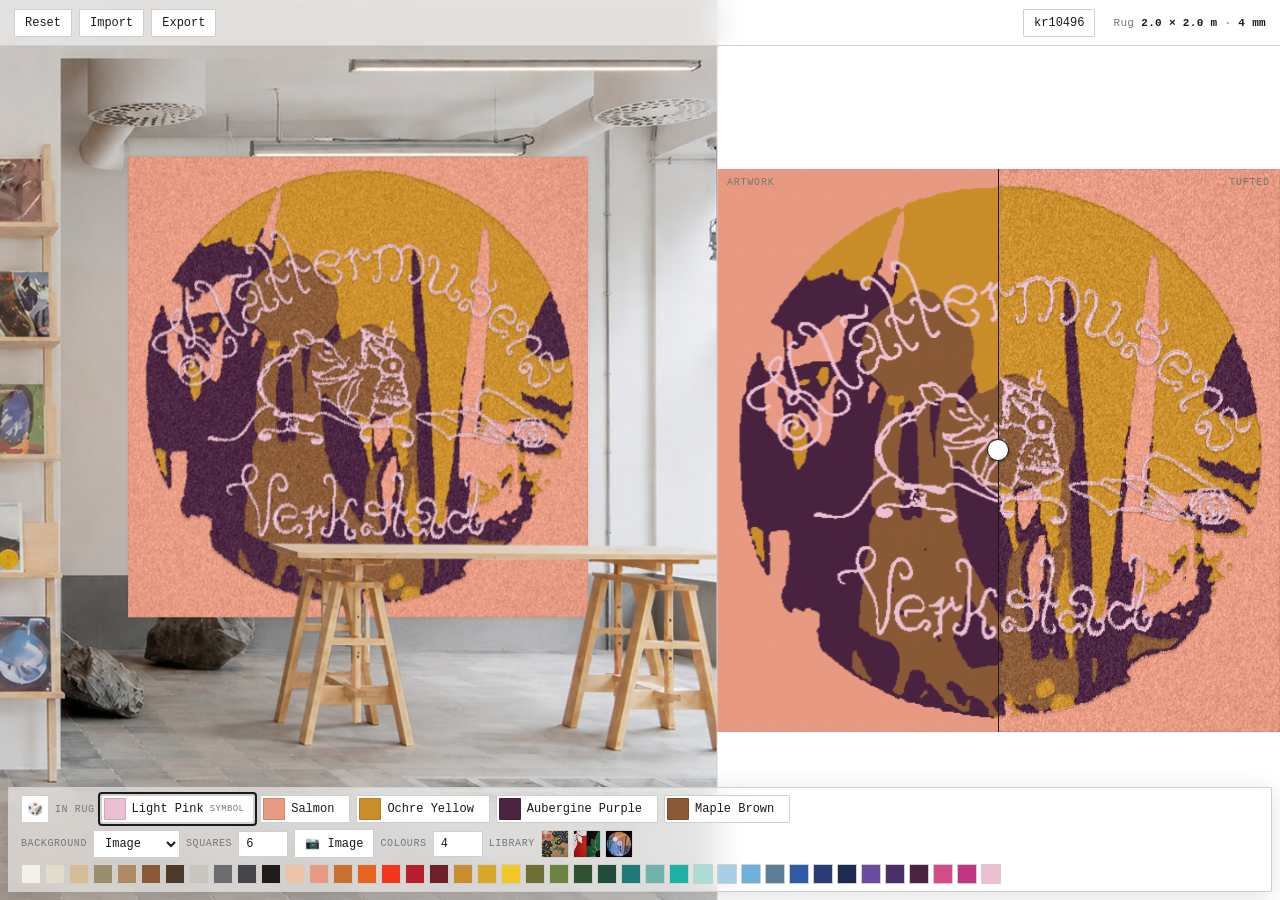
==== commit 092eaad1: "Add smooth Projection PNG export; default detail 500x500 (4mm) Export > Projection PNG renders each " ====
--- a/index.html
+++ b/index.html
@@ -20,8 +20,8 @@
             <option value="100">100 × 100</option>
             <option value="200">200 × 200</option>
             <option value="300">300 × 300</option>
-            <option value="400" selected>400 × 400 · 5mm</option>
-            <option value="500">500 × 500 · 4mm</option>
+            <option value="400">400 × 400 · 5mm</option>
+            <option value="500" selected>500 × 500 · 4mm</option>
           </select>
         </label>
         <label>Max colours <input type="number" id="importColors" value="2" min="1" max="40"></label>
@@ -36,6 +36,7 @@
         <button id="snapBtn" title="Download the room view with the rug and colour legend">Room snapshot</button>
         <button id="exportTufted">Tufted PNG</button>
         <button id="exportDesign">Flat PNG</button>
+        <button id="exportSmooth" title="Smooth-edge render for projecting and tracing — no tuft pixels, no legend">Projection PNG</button>
         <button id="saveJson">Save project (.json)</button>
       </div>
     </details>
--- a/styles.css
+++ b/styles.css
@@ -51,7 +51,7 @@
   .menu { position: relative; }
   .menu > summary::-webkit-details-marker { display: none; }
   .menu[open] > summary { border-color: var(--fg); }
-  .menu .menu-pop { position: absolute; right: 0; top: calc(100% + 6px); width: 210px; background: var(--glass-bg-soft); backdrop-filter: blur(var(--glass-blur)); -webkit-backdrop-filter: blur(var(--glass-blur)); border: 1px solid var(--border); border-radius: var(--radius); box-shadow: var(--shadow-menu); padding: 11px; z-index: 60; display: flex; flex-direction: column; gap: 10px; }
+  .menu .menu-pop { position: absolute; left: 0; top: calc(100% + 6px); width: 210px; background: var(--glass-bg-soft); backdrop-filter: blur(var(--glass-blur)); -webkit-backdrop-filter: blur(var(--glass-blur)); border: 1px solid var(--border); border-radius: var(--radius); box-shadow: var(--shadow-menu); padding: 11px; z-index: 60; display: flex; flex-direction: column; gap: 10px; }
   .menu .menu-pop label { display: flex; flex-direction: column; gap: 4px; font-size: 11px; color: var(--muted); }
   .menu .menu-pop .inline { flex-direction: row; align-items: center; gap: 7px; }
 
@@ -100,7 +100,7 @@
   .dock-row { display: flex; gap: 6px; align-items: center; flex-wrap: wrap; }
   #rugColors, #paletteTray { flex: 1 1 100%; }   /* each on its own line: dice+colours, then settings, then palette */
   /* BOM lives in the header menu — near-opaque so it stays readable over the rug */
-  #bomMenu .menu-pop { width: 430px; max-height: 78vh; overflow: auto; background: rgba(255,255,255,.97); gap: 8px; }
+  #bomMenu .menu-pop { right: 0; left: auto; width: 430px; max-height: 78vh; overflow: auto; background: rgba(255,255,255,.97); gap: 8px; }
   #bomMenu .menu-pop > select { width: 100%; }
   #bomMenu .menu-pop label.pile-row { flex-direction: row; align-items: center; gap: 6px; font: 11px var(--mono); color: var(--muted); text-transform: uppercase; letter-spacing: .04em; margin: 2px 0; }
   .pile-row input { width: 52px; }
@@ -118,9 +118,9 @@
   .rc-tool { width: 28px; height: 28px; padding: 0; font-size: 13px; }
   .rc-tool.on { background: var(--fg); color: var(--panel); border-color: var(--fg); }
   /* sold-out yarns: dimmed with a diagonal hatch overlay */
-  .rc-sw, .tray-sw { position: relative; }
-  .rc-sw.oos, .tray-sw.oos { opacity: .8; }
-  .rc-sw.oos::after, .tray-sw.oos::after { content: ''; position: absolute; inset: 0; border-radius: inherit; pointer-events: none; background: repeating-linear-gradient(45deg, rgba(255,255,255,.85) 0 1.5px, transparent 1.5px 5px); }
+  .tray-sw { position: relative; }
+  .tray-sw.oos { opacity: .8; }
+  .tray-sw.oos::after { content: ''; position: absolute; inset: 0; border-radius: inherit; pointer-events: none; background: repeating-linear-gradient(45deg, rgba(255,255,255,.85) 0 1.5px, transparent 1.5px 5px); }
   /* grounding shadow so the rug sits in the room */
   #studioWarp canvas { filter: drop-shadow(0 1px 4px rgba(0,0,0,.08)); }
 
